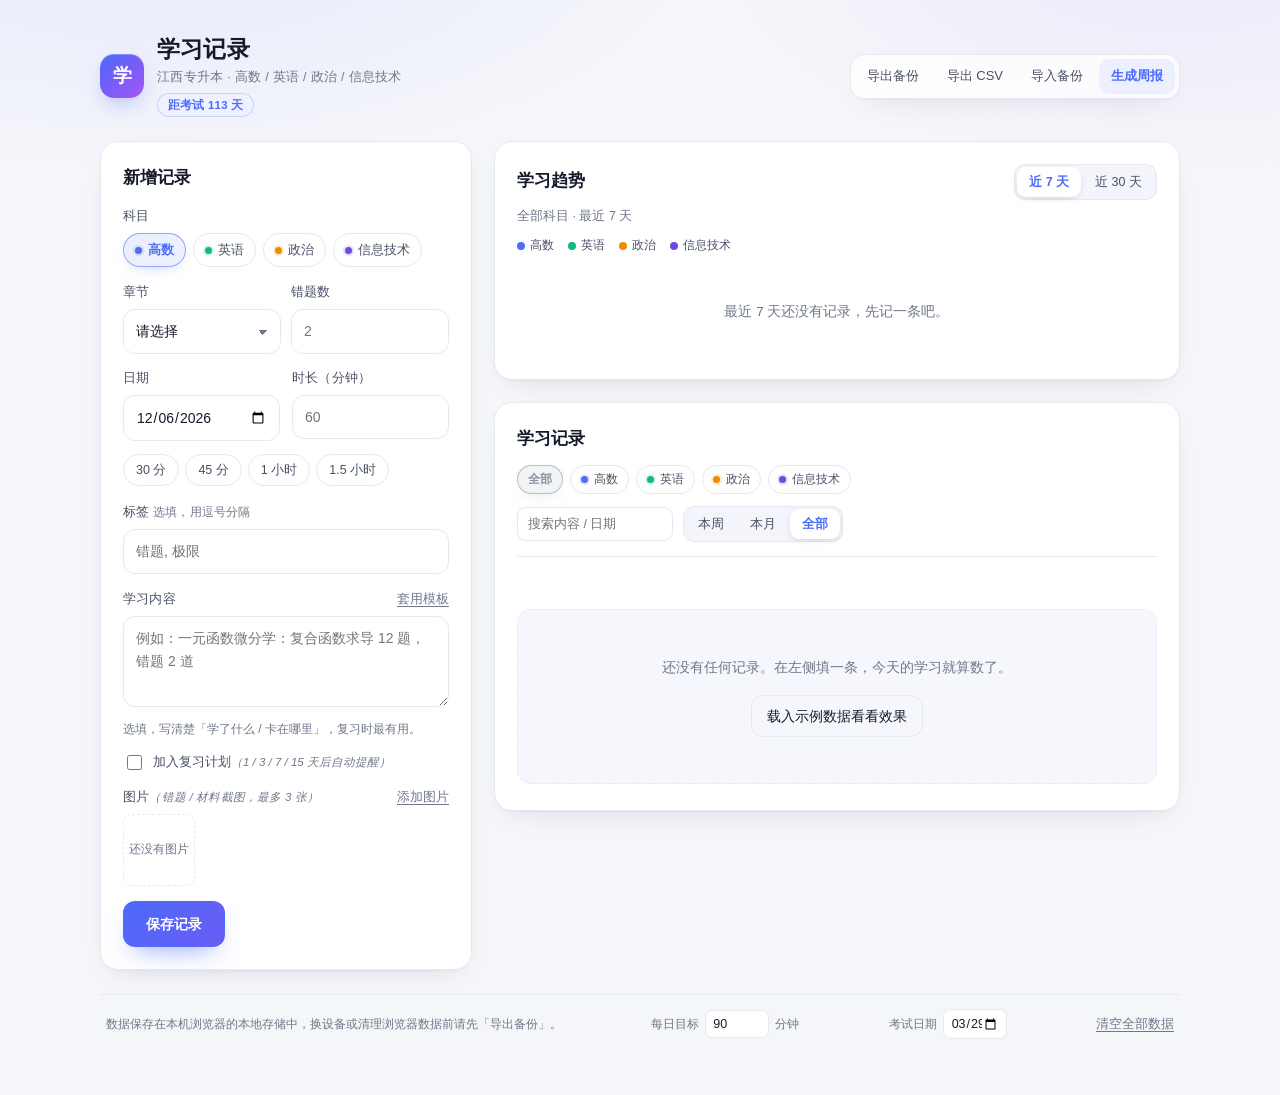
==== index.html @ 235937e1 "Add files via upload" ====
<!DOCTYPE html>
<html lang="zh-CN">
<head>
  <meta charset="UTF-8">
  <meta name="viewport" content="width=device-width, initial-scale=1, viewport-fit=cover">
  <title>学习记录 · 江西专升本（高数 / 英语 / 政治 / 信息技术）</title>
  <meta name="description" content="江西专升本个人学习记录：按科目与知识点记录每日学习内容与时长">

  <!-- PWA：加到主屏幕后全屏运行、有独立图标（manifest 由 app.js 在 http/https 下动态挂载，
       避免 file:// 打开时浏览器因 CORS 拒绝加载而在控制台报错） -->
  <meta name="theme-color" content="#4b6bfb">
  <meta name="mobile-web-app-capable" content="yes">
  <meta name="apple-mobile-web-app-capable" content="yes">
  <meta name="apple-mobile-web-app-status-bar-style" content="default">
  <meta name="apple-mobile-web-app-title" content="学习记录">
  <link rel="apple-touch-icon" href="icons/apple-touch-icon.png">
  <link rel="icon" href="icons/favicon.png" type="image/png">

  <link rel="stylesheet" href="styles.css">
</head>
<body>
  <div class="app">
    <header class="app-header">
      <div class="brand">
        <span class="brand-mark" aria-hidden="true">学</span>
        <div class="brand-text">
          <h1>学习记录</h1>
          <p class="brand-sub">江西专升本 · 高数 / 英语 / 政治 / 信息技术</p>
          <p class="exam-pill" id="exam-pill" hidden></p>
        </div>
      </div>
      <div class="header-actions">
        <button type="button" class="btn ghost" id="export-btn">导出备份</button>
        <button type="button" class="btn ghost" id="csv-btn">导出 CSV</button>
        <button type="button" class="btn ghost" id="import-btn">导入备份</button>
        <button type="button" class="btn ghost accent-btn" id="report-btn">生成周报</button>
        <input type="file" id="import-input" accept=".json,application/json" hidden>
      </div>
    </header>

    <div class="banner" id="storage-warning" hidden>
      当前浏览器禁用了本地存储（可能处于无痕模式），本次记录不会被保存。建议换用普通窗口，或改用本地服务器方式打开。
    </div>

    <div class="banner" id="load-warning" hidden></div>

    <main class="layout">
      <!-- 录入 -->
      <section class="card form-card" aria-labelledby="form-title">
        <div class="card-head">
          <h2 id="form-title">新增记录</h2>
          <button type="button" class="collapse-btn" id="form-toggle" aria-expanded="true" aria-controls="record-form">收起</button>
        </div>

        <form id="record-form" novalidate>
          <div class="field">
            <span class="label" id="subject-label">科目</span>
            <div class="chips" id="subject-chips" role="group" aria-labelledby="subject-label"></div>
            <p class="err" id="err-subject" aria-live="polite" hidden></p>
          </div>

          <!-- 按科目切换的差异化字段（章节 / 错题数 / 词汇量…），由 app.js 动态渲染 -->
          <div class="extra-fields" id="extra-fields"></div>

          <div class="field-row">
            <div class="field">
              <label class="label" for="date-input">日期</label>
              <input type="date" id="date-input" aria-describedby="err-date" required>
              <p class="err" id="err-date" aria-live="polite" hidden></p>
            </div>
            <div class="field">
              <label class="label" for="minutes-input">时长（分钟）</label>
              <input type="number" id="minutes-input" min="1" max="1440" step="5" inputmode="numeric" placeholder="60" aria-describedby="err-minutes" required>
              <p class="err" id="err-minutes" aria-live="polite" hidden></p>
            </div>
          </div>

          <div class="quick-minutes" id="quick-minutes" role="group" aria-label="常用时长">
            <button type="button" class="quick-btn" data-minutes="30">30 分</button>
            <button type="button" class="quick-btn" data-minutes="45">45 分</button>
            <button type="button" class="quick-btn" data-minutes="60">1 小时</button>
            <button type="button" class="quick-btn" data-minutes="90">1.5 小时</button>
          </div>

          <div class="field">
            <label class="label" for="tags-input">标签 <span class="label-note">选填，用逗号分隔</span></label>
            <input type="text" id="tags-input" maxlength="80" placeholder="错题, 极限" aria-describedby="err-tags">
            <p class="err" id="err-tags" aria-live="polite" hidden></p>
          </div>

          <div class="field">
            <div class="label-row">
              <label class="label" for="content-input">学习内容</label>
              <button type="button" class="link" id="template-btn">套用模板</button>
            </div>
            <textarea id="content-input" rows="3" maxlength="2000" aria-describedby="content-hint err-content" placeholder="例如：一元函数微分学：复合函数求导 12 题，错题 2 道"></textarea>
            <p class="hint" id="content-hint">选填，写清楚「学了什么 / 卡在哪里」，复习时最有用。</p>
            <p class="err" id="err-content" aria-live="polite" hidden></p>
          </div>

          <label class="checkbox" for="review-input">
            <input type="checkbox" id="review-input">
            <span>加入复习计划<em class="label-note">（1 / 3 / 7 / 15 天后自动提醒）</em></span>
          </label>

          <div class="field">
            <div class="label-row">
              <span class="label" id="image-label">图片<em class="label-note">（错题 / 材料截图，最多 3 张）</em></span>
              <button type="button" class="link" id="image-btn">添加图片</button>
            </div>
            <div class="image-strip" id="image-strip" aria-labelledby="image-label"></div>
            <input type="file" id="image-input" accept="image/*" multiple hidden>
          </div>

          <p class="err form-err" id="err-form" aria-live="polite" hidden></p>

          <div class="form-actions">
            <button type="submit" class="btn primary" id="submit-btn">保存记录</button>
            <button type="button" class="btn ghost" id="cancel-btn" hidden>取消编辑</button>
          </div>
        </form>
      </section>

      <div class="stack">
        <!-- 今日复习 -->
        <section class="card review-card" id="review-card" aria-labelledby="review-title" hidden>
          <div class="list-head">
            <h2 id="review-title">今日复习</h2>
            <p class="list-count" id="review-count"></p>
          </div>
          <div class="review-list" id="review-list"></div>
        </section>

        <!-- 趋势图 -->
        <section class="card chart-card" aria-labelledby="chart-title">
          <div class="list-head">
            <h2 id="chart-title">学习趋势</h2>
            <div class="segmented" id="chart-range" role="group" aria-label="趋势时间范围">
              <button type="button" data-days="7" aria-pressed="true">近 7 天</button>
              <button type="button" data-days="30" aria-pressed="false">近 30 天</button>
            </div>
          </div>
          <p class="chart-meta" id="chart-meta"></p>
          <p class="chart-compare" id="chart-compare" hidden></p>
          <div class="legend" id="chart-legend"></div>
          <div class="chart" id="trend-chart"></div>
        </section>

        <!-- 知识点分布 -->
        <section class="card knowledge-card" id="knowledge-card" aria-labelledby="knowledge-title" hidden>
          <div class="list-head">
            <h2 id="knowledge-title">知识点分布</h2>
            <p class="list-count" id="knowledge-meta"></p>
          </div>
          <div class="knowledge-list" id="knowledge-list"></div>
        </section>

        <!-- 查看 -->
        <section class="card list-card" aria-labelledby="list-title">
          <div class="list-head">
            <h2 id="list-title">学习记录</h2>
            <p class="list-count" id="list-count"></p>
          </div>

          <div class="filters">
            <div class="chips chips-sm" id="filter-subjects" role="group" aria-label="按科目筛选"></div>
            <div class="filters-tools">
              <input type="search" id="search-input" class="search-input" placeholder="搜索内容 / 日期" aria-label="搜索学习记录">
              <div class="segmented" id="filter-range" role="group" aria-label="按时间筛选">
                <button type="button" data-range="week">本周</button>
                <button type="button" data-range="month">本月</button>
                <button type="button" data-range="all">全部</button>
              </div>
            </div>
          </div>

          <div class="summary" id="summary"></div>

          <div class="totals" id="totals" hidden></div>

          <div class="tag-stats" id="tag-stats" hidden></div>

          <div class="records" id="records"></div>
        </section>
      </div>
    </main>

    <footer class="app-footer">
      <span>数据保存在本机浏览器的本地存储中，换设备或清理浏览器数据前请先「导出备份」。</span>
      <label class="goal-setting" for="goal-input">
        每日目标
        <input type="number" id="goal-input" min="10" max="1440" step="10" inputmode="numeric" aria-label="每日目标分钟数">
        分钟
      </label>
      <label class="goal-setting" for="exam-input">
        考试日期
        <input type="date" id="exam-input" aria-label="考试日期">
      </label>
      <button type="button" class="link danger" id="clear-btn">清空全部数据</button>
    </footer>
  </div>

  <dialog class="report-dialog" id="report-dialog" aria-labelledby="report-title">
    <div class="dialog-head">
      <h2 id="report-title">最近 7 天复盘</h2>
      <button type="button" class="icon-btn" id="report-close">关闭</button>
    </div>
    <pre class="report-text" id="report-text"></pre>
    <div class="dialog-actions">
      <button type="button" class="btn primary" id="report-copy">复制文字</button>
      <span class="hint" id="report-hint">可直接粘贴到日记 / 复盘文档里</span>
    </div>
  </dialog>

  <dialog class="image-dialog" id="image-dialog" aria-label="查看图片">
    <div class="dialog-head">
      <h2>错题图片</h2>
      <button type="button" class="icon-btn" id="image-close">关闭</button>
    </div>
    <div class="image-viewer-wrap">
      <img id="image-viewer" alt="记录图片">
    </div>
  </dialog>

  <div class="toast" id="toast" role="status" aria-live="polite" hidden>
    <span class="toast-text" id="toast-text"></span>
    <button type="button" class="toast-action" id="toast-action" hidden>撤销</button>
  </div>

  <script src="files.js"></script>
  <script src="store.js"></script>
  <script src="app.js"></script>
</body>
</html>
---- styles.css ----
/* ============================================================
   学习记录 —— 样式表
   设计原则：单列信息流、弱装饰、科目靠颜色区分，移动端优先可用
   ============================================================ */

:root {
  color-scheme: light;
  --bg: #f5f6fa;
  --card: #ffffff;
  --surface: #f3f5fb;
  --text: #151a2b;
  --text-2: #4a5167;
  --muted: #6f7789;
  --line: #e7e9f1;
  --line-strong: #d6dae6;
  --accent: #4b6bfb;
  --accent-2: #8b5cf6;
  --accent-soft: #eef1ff;
  --on-accent: #ffffff;
  --danger: #d6336c;
  --warn: #e8590c;
  --success: #2f9e44;
  --radius: 18px;
  --radius-sm: 12px;
  --shadow: 0 1px 2px rgba(19, 25, 48, .04), 0 10px 30px -16px rgba(19, 25, 48, .18);
  --shadow-lg: 0 2px 4px rgba(19, 25, 48, .04), 0 24px 60px -28px rgba(19, 25, 48, .28);
  --ring: 0 0 0 3px rgba(75, 107, 251, .16);
}

@media (prefers-color-scheme: dark) {
  :root {
    color-scheme: dark; /* 让原生日期选择器图标跟随深色背景 */
    --bg: #0f1115;
    --card: #171a21;
    --surface: #1c212b;
    --text: #eceff6;
    --text-2: #b9c0cd;
    --muted: #808897;
    --line: #262b35;
    --line-strong: #333a47;
    --accent: #8aa2ff;
    --accent-2: #b794ff;
    --accent-soft: #1d2333;
    --on-accent: #0b0f18; /* 浅色主按钮配深色文字，保证对比度 */
    --danger: #f06595;
    --warn: #ffa94d;
    --success: #63d471;
    --shadow: 0 1px 2px rgba(0, 0, 0, .35), 0 10px 30px -16px rgba(0, 0, 0, .6);
    --shadow-lg: 0 2px 6px rgba(0, 0, 0, .4), 0 24px 60px -28px rgba(0, 0, 0, .8);
    --ring: 0 0 0 3px rgba(138, 162, 255, .22);
  }
}

* { box-sizing: border-box; }

html, body {
  margin: 0;
  padding: 0;
}

body {
  background-color: var(--bg);
  background-image:
    radial-gradient(900px 420px at 12% -10%, rgba(75, 107, 251, .10), transparent 62%),
    radial-gradient(760px 380px at 92% -6%, rgba(139, 92, 246, .09), transparent 60%);
  background-attachment: fixed;
  color: var(--text);
  font-family: -apple-system, BlinkMacSystemFont, "Segoe UI", "PingFang SC",
    "Hiragino Sans GB", "Microsoft YaHei", "Source Han Sans SC", sans-serif;
  font-size: 15px;
  line-height: 1.6;
  -webkit-font-smoothing: antialiased;
  text-rendering: optimizeLegibility;
}

@media (prefers-color-scheme: dark) {
  body {
    background-image:
      radial-gradient(900px 420px at 12% -10%, rgba(75, 107, 251, .16), transparent 62%),
      radial-gradient(760px 380px at 92% -6%, rgba(139, 92, 246, .13), transparent 60%);
  }
}

h1, h2, h3, p { margin: 0; }

.app {
  max-width: 1120px;
  margin: 0 auto;
  padding: 36px 20px 56px;
}

/* ---------- 顶部 ---------- */

.app-header {
  display: flex;
  align-items: center;
  justify-content: space-between;
  gap: 20px;
  flex-wrap: wrap;
  margin-bottom: 24px;
}

.brand {
  display: flex;
  align-items: center;
  gap: 13px;
  min-width: 0;
}

.brand-mark {
  width: 44px;
  height: 44px;
  flex: 0 0 auto;
  border-radius: 14px;
  display: flex;
  align-items: center;
  justify-content: center;
  color: #fff;
  font-size: 19px;
  font-weight: 700;
  letter-spacing: 0;
  background: linear-gradient(140deg, #4b6bfb 0%, #7b5cf6 55%, #a855f7 100%);
  box-shadow: 0 10px 24px -10px rgba(75, 107, 251, .65), inset 0 1px 0 rgba(255, 255, 255, .25);
}

.brand-text { min-width: 0; }

.brand h1 {
  font-size: 23px;
  font-weight: 750;
  letter-spacing: .2px;
  line-height: 1.2;
}

.brand-sub {
  margin-top: 3px;
  color: var(--muted);
  font-size: 12.5px;
  letter-spacing: .3px;
}

.exam-pill {
  display: inline-flex;
  align-items: center;
  margin-top: 6px;
  font-size: 11.5px;
  font-weight: 650;
  color: var(--accent);
  background: var(--accent-soft);
  border: 1px solid color-mix(in srgb, var(--accent) 22%, transparent);
  border-radius: 999px;
  padding: 2px 10px;
  letter-spacing: .2px;
}

.exam-pill.urgent {
  color: var(--warn);
  background: color-mix(in srgb, var(--warn) 12%, transparent);
  border-color: color-mix(in srgb, var(--warn) 30%, transparent);
}

.exam-pill.past {
  color: var(--muted);
  background: var(--surface);
  border-color: var(--line);
}

.header-actions {
  display: flex;
  gap: 4px;
  padding: 4px;
  background: color-mix(in srgb, var(--card) 78%, transparent);
  border: 1px solid var(--line);
  border-radius: 14px;
  box-shadow: var(--shadow);
  backdrop-filter: blur(8px);
}

.header-actions .btn {
  border: 0;
  background: transparent;
  box-shadow: none;
  font-size: 13px;
  padding: 7px 12px;
  border-radius: 10px;
  color: var(--text-2);
}

.header-actions .btn:hover {
  background: var(--accent-soft);
  color: var(--accent);
}

.header-actions .btn.accent-btn {
  color: var(--accent);
  font-weight: 600;
  background: color-mix(in srgb, var(--accent) 9%, transparent);
}

/* ---------- 按钮 ---------- */

.btn {
  appearance: none;
  border: 1px solid var(--line);
  background: var(--card);
  color: var(--text);
  font: inherit;
  font-size: 14px;
  padding: 9px 15px;
  border-radius: var(--radius-sm);
  cursor: pointer;
  transition: background .18s, border-color .18s, transform .12s, box-shadow .18s, color .18s;
  white-space: nowrap;
}

.btn:hover { border-color: var(--line-strong); box-shadow: 0 6px 16px -10px rgba(19, 25, 48, .3); }
.btn:active { transform: translateY(1px); }

.btn:focus-visible,
.chip:focus-visible,
.quick-btn:focus-visible,
.icon-btn:focus-visible,
.link:focus-visible {
  outline: none;
  box-shadow: var(--ring);
}

.btn.primary {
  background: linear-gradient(135deg, var(--accent) 0%, #6a5cf5 100%);
  border-color: transparent;
  color: var(--on-accent);
  font-weight: 650;
  padding: 11px 22px;
  box-shadow: 0 12px 26px -12px rgba(75, 107, 251, .7);
}

.btn.primary:hover { filter: brightness(1.05); box-shadow: 0 16px 30px -12px rgba(75, 107, 251, .8); }

.btn.primary:hover { filter: brightness(1.06); }

.btn.ghost { background: transparent; }
.btn.ghost:hover { background: var(--accent-soft); }

.link {
  appearance: none;
  border: 0;
  background: none;
  padding: 0;
  font: inherit;
  font-size: 13px;
  color: var(--muted);
  cursor: pointer;
  text-decoration: underline;
  text-underline-offset: 3px;
}

.link.danger:hover { color: var(--danger); }

/* ---------- 提示条 ---------- */

.banner {
  border: 1px solid #f5c2c7;
  background: #fff5f5;
  color: #a61e4d;
  border-radius: 10px;
  padding: 10px 14px;
  font-size: 13px;
  margin-bottom: 16px;
}

@media (prefers-color-scheme: dark) {
  .banner { background: #2a1a20; border-color: #5c2b3c; color: #ffa8c5; }
}

/* ---------- 布局 ---------- */

.layout {
  display: grid;
  grid-template-columns: minmax(0, 372px) minmax(0, 1fr);
  gap: 22px;
  align-items: start;
}

.card {
  background-color: var(--card);
  background-image: linear-gradient(180deg, color-mix(in srgb, var(--card) 92%, #fff 8%), var(--card));
  border: 1px solid var(--line);
  border-radius: var(--radius);
  box-shadow: var(--shadow);
  padding: 22px;
  position: relative;
  transition: box-shadow .25s ease, border-color .25s ease;
}

.card:hover { box-shadow: var(--shadow-lg); }

@media (prefers-color-scheme: dark) {
  .card {
    background-image: linear-gradient(180deg, rgba(255, 255, 255, .02), transparent 60%);
  }
}

.form-card {
  position: sticky;
  top: 20px;
}

/* 右列：趋势图 + 记录列表纵向堆叠 */
.stack {
  display: flex;
  flex-direction: column;
  gap: 22px;
  min-width: 0;
}

/* ---------- 趋势图 ---------- */

.chart-meta {
  font-size: 12.5px;
  color: var(--muted);
  margin-top: 6px;
}

.legend {
  display: flex;
  flex-wrap: wrap;
  gap: 14px;
  margin-top: 10px;
  font-size: 12px;
  color: var(--text-2);
}

.legend-item {
  display: inline-flex;
  align-items: center;
  gap: 5px;
}

.legend-item .dot {
  width: 8px;
  height: 8px;
  border-radius: 50%;
  background: var(--c);
}

.chart {
  margin-top: 6px;
}

.trend-svg {
  display: block;
  width: 100%;
  height: auto;
  overflow: visible;
}

.trend-svg text {
  font-family: inherit;
}

.axis-text { font-size: 11px; fill: var(--muted); }
.grid-line { stroke: var(--line); stroke-width: 1; stroke-dasharray: 3 4; }
.axis-base { stroke: var(--line); stroke-width: 1; }
.bar-seg { transition: opacity .15s; }
.bar-hit:hover { fill: color-mix(in srgb, var(--text) 6%, transparent); }

.chart-empty {
  padding: 40px 0 34px;
  text-align: center;
  color: var(--muted);
  font-size: 13.5px;
}

.chart-compare {
  font-size: 12.5px;
  color: var(--muted);
  margin-top: 2px;
}

.chart-compare .up { color: #2f9e44; font-weight: 600; }
.chart-compare .down { color: #e8590c; font-weight: 600; }

.form-card h2,
.list-head h2 {
  font-size: 16.5px;
  font-weight: 750;
  letter-spacing: .1px;
}

/* 移动端：表单可折叠，方便先看记录 */
.card-head {
  display: flex;
  align-items: center;
  justify-content: space-between;
  gap: 12px;
}

.collapse-btn {
  display: none;
  appearance: none;
  border: 1px solid var(--line);
  background: var(--card);
  color: var(--text-2);
  font: inherit;
  font-size: 12.5px;
  line-height: 1.4;
  padding: 4px 12px;
  border-radius: 999px;
  cursor: pointer;
  transition: border-color .18s, color .18s, background .18s;
}

.collapse-btn:hover { border-color: var(--accent); color: var(--accent); background: var(--accent-soft); }

.form-card.collapsed #record-form { display: none; }
.form-card.collapsed .card-head { margin-bottom: 0; }

/* ---------- 表单 ---------- */

form { margin-top: 16px; }

.field { margin-bottom: 15px; min-width: 0; }

.field-row {
  display: grid;
  grid-template-columns: 1fr 1fr;
  gap: 12px;
}

.label {
  display: block;
  font-size: 12.5px;
  font-weight: 550;
  color: var(--text-2);
  margin-bottom: 7px;
  letter-spacing: .2px;
}

input[type="date"],
input[type="number"],
input[type="text"],
select,
textarea {
  width: 100%;
  font: inherit;
  font-size: 14px;
  color: var(--text);
  background: var(--card);
  border: 1px solid var(--line);
  border-radius: var(--radius-sm);
  padding: 10px 12px;
  outline: none;
  transition: border-color .18s, box-shadow .18s, background .18s;
}

select {
  cursor: pointer;
  background-image: linear-gradient(45deg, transparent 50%, var(--muted) 50%),
    linear-gradient(135deg, var(--muted) 50%, transparent 50%);
  background-position: calc(100% - 17px) 52%, calc(100% - 12px) 52%;
  background-size: 5px 5px, 5px 5px;
  background-repeat: no-repeat;
  appearance: none;
  padding-right: 32px;
}

textarea { resize: vertical; min-height: 82px; line-height: 1.65; }

input:hover, select:hover, textarea:hover { border-color: var(--line-strong); }

input:focus, select:focus, textarea:focus {
  border-color: var(--accent);
  background: var(--card);
  box-shadow: var(--ring);
}

input.invalid, select.invalid, textarea.invalid { border-color: var(--danger); box-shadow: 0 0 0 3px rgba(214, 51, 108, .14); }

/* ---------- 差异化字段 / 标签 / 复习勾选 ---------- */

.extra-fields:empty { display: none; }

.extra-fields {
  display: grid;
  grid-template-columns: 1fr 1fr;
  gap: 10px;
  margin-bottom: 14px;
}

.extra-fields .field { margin-bottom: 0; }

.label-row {
  display: flex;
  align-items: baseline;
  justify-content: space-between;
  gap: 10px;
}

.label-note {
  font-size: 11.5px;
  color: var(--muted);
  font-weight: 400;
}

.checkbox {
  display: flex;
  align-items: flex-start;
  gap: 8px;
  font-size: 13px;
  color: var(--text-2);
  margin: -2px 0 14px;
  cursor: pointer;
  line-height: 1.5;
}

.checkbox input {
  margin-top: 3px;
  width: 15px;
  height: 15px;
  accent-color: var(--accent);
  flex: 0 0 auto;
}

/* ---------- 图片附件 ---------- */

.image-strip {
  display: flex;
  flex-wrap: wrap;
  gap: 8px;
}

.image-strip:empty { display: none; }

.thumb {
  position: relative;
  width: 72px;
  height: 72px;
  border-radius: 9px;
  overflow: hidden;
  border: 1px solid var(--line);
  background: var(--bg);
}

.thumb img {
  width: 100%;
  height: 100%;
  object-fit: cover;
  display: block;
}

.thumb-del {
  position: absolute;
  top: 2px;
  right: 2px;
  width: 20px;
  height: 20px;
  border: 0;
  border-radius: 50%;
  background: rgba(15, 17, 21, .65);
  color: #fff;
  font-size: 13px;
  line-height: 20px;
  text-align: center;
  cursor: pointer;
  padding: 0;
}

.thumb-del:hover { background: var(--danger); }

.image-strip .thumb-empty {
  width: 72px;
  height: 72px;
  border: 1px dashed var(--line);
  border-radius: 9px;
  color: var(--muted);
  font-size: 12px;
  display: flex;
  align-items: center;
  justify-content: center;
  text-align: center;
  padding: 4px;
  line-height: 1.3;
}

.record-images {
  display: flex;
  flex-wrap: wrap;
  gap: 6px;
  margin-top: 8px;
}

.record-images img {
  width: 64px;
  height: 64px;
  object-fit: cover;
  border-radius: 7px;
  border: 1px solid var(--line);
  cursor: zoom-in;
  background: var(--bg);
}

.record-images img:hover { border-color: var(--accent); }

/* ---------- 图片查看弹窗 ---------- */

.image-dialog {
  width: min(920px, calc(100vw - 32px));
  border: 1px solid var(--line);
  border-radius: var(--radius);
  background: var(--card);
  color: var(--text);
  padding: 16px;
  box-shadow: 0 24px 60px -20px rgba(0, 0, 0, .5);
}

.image-dialog::backdrop { background: rgba(15, 17, 21, .6); }

.image-viewer-wrap { text-align: center; }

.image-viewer-wrap img {
  max-width: 100%;
  max-height: 74vh;
  border-radius: 8px;
  display: block;
  margin: 0 auto;
}

.hint {
  font-size: 12px;
  color: var(--muted);
  margin-top: 6px;
}

.err {
  font-size: 12px;
  color: var(--danger);
  margin-top: 6px;
}

.form-err {
  background: rgba(214, 51, 108, .08);
  border-radius: 8px;
  padding: 8px 10px;
}

/* ---------- 科目胶囊 ---------- */

.chips {
  display: flex;
  flex-wrap: wrap;
  gap: 7px;
}

.chip {
  appearance: none;
  font: inherit;
  font-size: 12.5px;
  color: var(--text-2);
  background: var(--card);
  border: 1px solid var(--line);
  border-radius: 999px;
  padding: 6px 11px;
  cursor: pointer;
  display: inline-flex;
  align-items: center;
  gap: 6px;
  transition: border-color .18s, color .18s, background .18s, box-shadow .18s, transform .12s;
}

.chip .dot {
  width: 7px;
  height: 7px;
  border-radius: 50%;
  background: var(--c);
  flex: 0 0 auto;
  box-shadow: 0 0 0 2px color-mix(in srgb, var(--c) 16%, transparent);
}

.chip:hover { border-color: var(--c); color: var(--text); transform: translateY(-1px); }

.chip[aria-pressed="true"] {
  border-color: color-mix(in srgb, var(--c) 55%, transparent);
  color: var(--c);
  background: color-mix(in srgb, var(--c) 11%, var(--card));
  font-weight: 650;
  box-shadow: 0 6px 16px -10px color-mix(in srgb, var(--c) 55%, transparent);
}

.chips-sm .chip { padding: 4px 10px; font-size: 12px; }

/* ---------- 常用时长快捷按钮 ---------- */

.quick-minutes {
  display: flex;
  flex-wrap: wrap;
  gap: 6px;
  margin: -2px 0 16px;
}

.quick-btn {
  appearance: none;
  font: inherit;
  font-size: 12.5px;
  color: var(--text-2);
  background: var(--card);
  border: 1px solid var(--line);
  border-radius: 999px;
  padding: 5px 12px;
  cursor: pointer;
  transition: border-color .18s, color .18s, background .18s, transform .12s;
}

.quick-btn:hover {
  border-color: var(--accent);
  color: var(--accent);
  background: var(--accent-soft);
  transform: translateY(-1px);
}

.quick-btn:active { transform: translateY(0); }

/* ---------- 搜索 ---------- */

.filters-tools {
  display: flex;
  align-items: center;
  gap: 10px;
  flex-wrap: wrap;
}

.search-input {
  width: 156px;
  font: inherit;
  font-size: 12.5px;
  color: var(--text);
  background: var(--card);
  border: 1px solid var(--line);
  border-radius: 9px;
  padding: 6px 10px;
  outline: none;
  transition: border-color .15s, box-shadow .15s;
}

.search-input:focus {
  border-color: var(--accent);
  box-shadow: 0 0 0 3px var(--accent-soft);
}

/* ---------- 分段控件 ---------- */

.segmented {
  display: inline-flex;
  align-items: center;
  gap: 2px;
  background: var(--surface);
  border: 1px solid var(--line);
  border-radius: 11px;
  padding: 2px;
  flex: 0 0 auto;
}

.segmented button {
  appearance: none;
  border: 0;
  background: transparent;
  font: inherit;
  font-size: 12.5px;
  color: var(--text-2);
  padding: 5px 12px;
  border-radius: 9px;
  cursor: pointer;
  transition: background .18s, color .18s, box-shadow .18s;
}

.segmented button:hover { color: var(--text); }

.segmented button[aria-pressed="true"] {
  background: var(--card);
  color: var(--accent);
  font-weight: 650;
  box-shadow: 0 2px 8px -4px rgba(19, 25, 48, .35);
}

/* ---------- 列表区 ---------- */

.list-head {
  display: flex;
  align-items: baseline;
  justify-content: space-between;
  gap: 12px;
}

.list-count {
  font-size: 12.5px;
  color: var(--muted);
}

.filters {
  display: flex;
  justify-content: space-between;
  align-items: center;
  gap: 12px;
  flex-wrap: wrap;
  margin: 14px 0 4px;
  padding-bottom: 14px;
  border-bottom: 1px solid var(--line);
}

/* ---------- 汇总 ---------- */

.summary {
  display: flex;
  flex-wrap: wrap;
  gap: 10px;
  padding: 16px 0;
  border-bottom: 1px solid var(--line);
}

.summary:empty { display: none; }

.stat {
  flex: 1 1 96px;
  background: var(--surface);
  border: 1px solid var(--line);
  border-radius: 13px;
  padding: 10px 13px;
  transition: border-color .2s, background .2s;
}

.stat:hover { border-color: var(--line-strong); }

.stat-value {
  display: block;
  font-size: 15.5px;
  font-weight: 700;
  letter-spacing: -.1px;
  font-variant-numeric: tabular-nums;
  white-space: nowrap;
}

.stat:first-child .stat-value { color: var(--accent); }

.stat-label {
  display: block;
  font-size: 11.5px;
  color: var(--muted);
  margin-top: 1px;
}

/* 每日目标进度环 */
.goal-stat {
  display: flex;
  align-items: center;
  gap: 11px;
  flex: 0 0 auto;
  background: linear-gradient(135deg, color-mix(in srgb, var(--accent) 8%, var(--card)), var(--card));
  border-color: color-mix(in srgb, var(--accent) 20%, var(--line));
}

.goal-ring {
  width: 48px;
  height: 48px;
  flex: 0 0 auto;
  filter: drop-shadow(0 4px 10px rgba(75, 107, 251, .18));
}

.goal-ring circle { fill: none; stroke-width: 5; }
.goal-ring .ring-bg { stroke: color-mix(in srgb, var(--accent) 14%, var(--line)); }
.goal-ring .ring-fg {
  stroke: var(--accent);
  stroke-linecap: round;
  transform: rotate(-90deg);
  transform-origin: 50% 50%;
  transition: stroke-dashoffset .45s cubic-bezier(.4, 0, .2, 1);
}

.goal-ring.done .ring-fg { stroke: var(--success); }

.goal-text { font-size: 11.5px; color: var(--muted); line-height: 1.45; }
.goal-text b {
  display: block;
  font-size: 14.5px;
  color: var(--text);
  font-variant-numeric: tabular-nums;
  letter-spacing: -.1px;
}

/* ---------- 累计指标 ---------- */

.totals {
  display: flex;
  flex-wrap: wrap;
  align-items: center;
  gap: 8px;
  padding: 12px 0 2px;
}

.totals-label {
  font-size: 12px;
  color: var(--muted);
}

.total-chip {
  display: inline-flex;
  align-items: baseline;
  gap: 5px;
  font-size: 12px;
  color: var(--text-2);
  background: var(--surface);
  border: 1px solid var(--line);
  border-radius: 999px;
  padding: 3px 10px;
}

.total-chip b {
  color: var(--accent);
  font-size: 13px;
  font-variant-numeric: tabular-nums;
}

.total-chip-label { color: var(--muted); }

/* ---------- 知识点分布 ---------- */

.knowledge-list {
  margin-top: 14px;
  display: flex;
  flex-direction: column;
  gap: 14px;
}

.knowledge-group-head {
  display: flex;
  align-items: center;
  gap: 8px;
  margin-bottom: 6px;
}

.knowledge-field {
  font-size: 11.5px;
  color: var(--muted);
}

.knowledge-row {
  display: grid;
  grid-template-columns: minmax(90px, 1.1fr) minmax(60px, 1.6fr) auto auto;
  gap: 10px;
  align-items: center;
  width: 100%;
  text-align: left;
  font: inherit;
  border: 0;
  background: transparent;
  padding: 5px 6px;
  border-radius: 9px;
  cursor: pointer;
  transition: background .15s;
}

.knowledge-row:hover { background: var(--surface); }

.knowledge-name {
  font-size: 12.5px;
  color: var(--text-2);
  overflow: hidden;
  text-overflow: ellipsis;
  white-space: nowrap;
}

.knowledge-bar {
  height: 7px;
  border-radius: 999px;
  background: var(--line);
  overflow: hidden;
}

.knowledge-bar-fill {
  display: block;
  height: 100%;
  border-radius: 999px;
  background: var(--c);
}

.knowledge-value {
  font-size: 12px;
  color: var(--text-2);
  white-space: nowrap;
  font-variant-numeric: tabular-nums;
}

.knowledge-extra {
  font-size: 11.5px;
  color: var(--muted);
  white-space: nowrap;
}

/* ---------- 标签统计 ---------- */

.tag-stats {
  display: flex;
  flex-wrap: wrap;
  align-items: center;
  gap: 8px;
  padding: 12px 0 4px;
}

.tag-stats-label {
  font-size: 12px;
  color: var(--muted);
}

.tag-chip {
  appearance: none;
  font: inherit;
  font-size: 12px;
  color: var(--text-2);
  background: var(--bg);
  border: 1px solid var(--line);
  border-radius: 999px;
  padding: 4px 10px;
  cursor: pointer;
  display: inline-flex;
  align-items: center;
  gap: 6px;
}

.tag-chip:hover { border-color: var(--accent); color: var(--accent); }

.tag-chip[aria-pressed="true"] {
  border-color: var(--accent);
  color: var(--accent);
  background: var(--accent-soft);
  font-weight: 600;
}

.tag-chip .tag-minutes { color: var(--muted); font-variant-numeric: tabular-nums; }

/* ---------- 今日复习 ---------- */

.review-list { margin-top: 12px; display: flex; flex-direction: column; gap: 8px; }

.review-item {
  display: flex;
  align-items: flex-start;
  justify-content: space-between;
  gap: 12px;
  padding: 12px 14px;
  border: 1px solid var(--line);
  border-radius: 12px;
  background: var(--surface);
}

.review-main { min-width: 0; }

.review-head {
  display: flex;
  align-items: center;
  gap: 8px;
  flex-wrap: wrap;
  font-size: 12.5px;
  color: var(--muted);
}

.review-text {
  margin-top: 3px;
  font-size: 13.5px;
  color: var(--text-2);
  overflow-wrap: anywhere;
}

.review-due { font-size: 12px; color: var(--danger); }
.review-empty { font-size: 13px; color: var(--muted); }

/* ---------- 周报弹窗 ---------- */

.report-dialog {
  width: min(560px, calc(100vw - 32px));
  border: 1px solid var(--line);
  border-radius: var(--radius);
  background: var(--card);
  color: var(--text);
  padding: 20px;
  box-shadow: 0 24px 60px -20px rgba(0, 0, 0, .45);
}

.report-dialog::backdrop { background: rgba(15, 17, 21, .45); }

.dialog-head {
  display: flex;
  align-items: baseline;
  justify-content: space-between;
  gap: 12px;
  margin-bottom: 12px;
}

.dialog-head h2 { font-size: 16px; font-weight: 650; }

.report-text {
  margin: 0;
  padding: 14px;
  background: var(--bg);
  border-radius: 10px;
  border: 1px solid var(--line);
  font-family: inherit;
  font-size: 13.5px;
  line-height: 1.8;
  white-space: pre-wrap;
  overflow-wrap: anywhere;
  max-height: 46vh;
  overflow: auto;
}

.dialog-actions {
  display: flex;
  align-items: center;
  gap: 12px;
  margin-top: 14px;
  flex-wrap: wrap;
}

/* ---------- 每日目标设置 ---------- */

.goal-setting {
  display: inline-flex;
  align-items: center;
  gap: 6px;
  font-size: 12px;
  color: var(--muted);
}

.goal-setting input {
  width: 64px;
  font: inherit;
  font-size: 12.5px;
  color: var(--text);
  background: var(--card);
  border: 1px solid var(--line);
  border-radius: 7px;
  padding: 3px 7px;
  outline: none;
}

.goal-setting input:focus { border-color: var(--accent); }

.bars {
  flex: 1 1 100%;
  display: flex;
  flex-direction: column;
  gap: 6px;
  margin-top: 4px;
}

.bar-row {
  display: grid;
  grid-template-columns: 56px 1fr auto;
  align-items: center;
  gap: 10px;
  font-size: 12.5px;
  color: var(--text-2);
}

.bar-track {
  height: 6px;
  border-radius: 999px;
  background: var(--line);
  overflow: hidden;
}

.bar-fill {
  height: 100%;
  border-radius: 999px;
  background: var(--c);
  transition: width .3s ease;
}

.bar-value {
  font-variant-numeric: tabular-nums;
  color: var(--muted);
  white-space: nowrap;
}

/* ---------- 记录 ---------- */

.records { padding-top: 4px; }

.day + .day { margin-top: 20px; }

.day-head {
  display: flex;
  align-items: baseline;
  justify-content: space-between;
  gap: 10px;
  font-size: 12.5px;
  font-weight: 650;
  color: var(--text-2);
  padding: 10px 2px 6px;
  letter-spacing: .2px;
}

.day-head > span:first-child {
  display: inline-flex;
  align-items: center;
  gap: 7px;
}

.day-head > span:first-child::before {
  content: '';
  width: 6px;
  height: 6px;
  border-radius: 50%;
  background: var(--line-strong);
}

.day-total {
  font-weight: 400;
  font-size: 12px;
  color: var(--muted);
}

.record {
  position: relative;
  display: flex;
  justify-content: space-between;
  gap: 12px;
  padding: 12px 12px 12px 16px;
  border-radius: 13px;
  border: 1px solid transparent;
  transition: background .18s, border-color .18s, box-shadow .18s, transform .18s;
}

/* 左侧科目色条：一眼分辨科目，不需要读文字 */
.record::before {
  content: '';
  position: absolute;
  left: 6px;
  top: 13px;
  bottom: 13px;
  width: 3px;
  border-radius: 3px;
  background: var(--c);
  opacity: .85;
}

/* 正在编辑的那条要一眼能认出来，否则容易改错行 */
.record.editing {
  background: color-mix(in srgb, var(--accent) 8%, var(--card));
  border-color: color-mix(in srgb, var(--accent) 45%, transparent);
}

.record:hover {
  background: var(--bg);
  border-color: var(--line);
  box-shadow: 0 8px 20px -16px rgba(19, 25, 48, .4);
}

.record-main { min-width: 0; flex: 1; }

.record-head {
  display: flex;
  align-items: center;
  gap: 8px;
  flex-wrap: wrap;
}

.badge {
  font-size: 12px;
  font-weight: 650;
  color: var(--c);
  background: color-mix(in srgb, var(--c) 12%, transparent);
  border-radius: 999px;
  padding: 2px 9px;
  white-space: nowrap;
}

.dur {
  font-size: 13.5px;
  font-weight: 700;
  font-variant-numeric: tabular-nums;
  letter-spacing: -.1px;
}

.content {
  margin-top: 4px;
  font-size: 14px;
  color: var(--text-2);
  white-space: pre-wrap;
  overflow-wrap: anywhere;
}

.content.empty { color: var(--muted); font-style: italic; }

.record-meta {
  display: flex;
  flex-wrap: wrap;
  align-items: center;
  gap: 6px;
  margin-top: 6px;
}

.meta-chip {
  font-size: 11.5px;
  color: var(--text-2);
  background: var(--bg);
  border-radius: 6px;
  padding: 1px 7px;
}

.tag-mini {
  appearance: none;
  font: inherit;
  font-size: 11.5px;
  color: var(--accent);
  background: transparent;
  border: 1px solid color-mix(in srgb, var(--accent) 35%, transparent);
  border-radius: 999px;
  padding: 0 8px;
  cursor: pointer;
}

.tag-mini:hover { background: var(--accent-soft); }

.review-badge {
  font-size: 11.5px;
  color: var(--warn);
  border: 1px solid color-mix(in srgb, var(--warn) 35%, transparent);
  border-radius: 999px;
  padding: 0 8px;
}

.record-actions {
  display: flex;
  gap: 2px;
  align-items: flex-start;
  flex: 0 0 auto;
}

.icon-btn {
  appearance: none;
  border: 0;
  background: transparent;
  color: var(--muted);
  font: inherit;
  font-size: 12.5px;
  padding: 3px 7px;
  border-radius: 7px;
  cursor: pointer;
}

.icon-btn:hover { background: var(--accent-soft); color: var(--accent); }
.icon-btn.danger:hover { background: rgba(214, 51, 108, .1); color: var(--danger); }

/* ---------- 空状态 ---------- */

.empty-state {
  text-align: center;
  padding: 46px 18px;
  color: var(--muted);
  border: 1px dashed var(--line);
  border-radius: 14px;
  margin: 14px 0 4px;
  background: color-mix(in srgb, var(--surface) 75%, transparent);
}

.empty-state p { font-size: 14px; }
.empty-state .btn { margin-top: 16px; }

/* ---------- 底部 ---------- */

.app-footer {
  display: flex;
  justify-content: space-between;
  align-items: center;
  gap: 16px;
  flex-wrap: wrap;
  margin-top: 24px;
  padding: 14px 6px 0;
  border-top: 1px solid var(--line);
  font-size: 12px;
  color: var(--muted);
}

/* ---------- Toast ---------- */

.toast {
  position: fixed;
  left: 50%;
  bottom: 28px;
  transform: translateX(-50%) translateY(8px);
  display: flex;
  align-items: center;
  gap: 14px;
  background: #1b2333;
  color: #fff;
  font-size: 13.5px;
  padding: 10px 18px;
  border-radius: 10px;
  box-shadow: 0 10px 30px -10px rgba(0, 0, 0, .5);
  opacity: 0;
  transition: opacity .2s, transform .2s;
  pointer-events: none;
  z-index: 20;
  max-width: calc(100vw - 40px);
}

/* display:flex 会盖住 UA 的 [hidden]{display:none}，必须显式声明 */
.toast[hidden] { display: none; }

.toast.show { opacity: 1; transform: translateX(-50%) translateY(0); }

.toast.show.with-action { pointer-events: auto; }

.toast-action {
  appearance: none;
  border: 0;
  background: transparent;
  color: #9db6ff;
  font: inherit;
  font-size: 13px;
  font-weight: 600;
  padding: 2px 4px;
  border-radius: 6px;
  cursor: pointer;
  flex: 0 0 auto;
}

.toast-action:hover { text-decoration: underline; }
.toast-action[hidden] { display: none; }

/* ---------- 细节与动效 ---------- */

::selection {
  background: color-mix(in srgb, var(--accent) 24%, transparent);
}

@keyframes riseIn {
  from { opacity: 0; transform: translateY(8px); }
  to { opacity: 1; transform: translateY(0); }
}

.card { animation: riseIn .4s cubic-bezier(.22, .61, .36, 1) both; }

.stack > .card:nth-child(2) { animation-delay: .06s; }
.stack > .card:nth-child(3) { animation-delay: .11s; }

.report-dialog::backdrop,
.image-dialog::backdrop {
  background: rgba(10, 14, 26, .52);
  backdrop-filter: blur(3px);
}

.toast {
  border-radius: 13px;
  box-shadow: 0 18px 44px -16px rgba(0, 0, 0, .55), inset 0 1px 0 rgba(255, 255, 255, .06);
  backdrop-filter: blur(10px);
  background: rgba(22, 28, 44, .92);
}

/* ---------- 响应式 ---------- */

@media (max-width: 900px) {
  .layout { grid-template-columns: 1fr; }
  .form-card { position: static; }
  .collapse-btn { display: inline-flex; align-items: center; justify-content: center; }
}

@media (max-width: 520px) {
  .app {
    padding: 22px 14px calc(44px + env(safe-area-inset-bottom));
  }
  .card { padding: 17px; }
  .brand-mark { width: 40px; height: 40px; border-radius: 12px; font-size: 17px; }
  .app-header { gap: 14px; margin-bottom: 18px; }
  .header-actions { width: 100%; }
  .header-actions .btn { flex: 1 1 auto; }
  .header-actions .btn.accent-btn { flex: 1.2 1 auto; }
  /* 窄屏统计用两列网格：比一行一条省一半高度 */
  .summary { display: grid; grid-template-columns: 1fr 1fr; gap: 8px; }
  .summary .bars { grid-column: 1 / -1; }
  .summary .goal-stat { grid-column: 1 / -1; }
  .stat {
    display: flex;
    align-items: baseline;
    justify-content: space-between;
    flex: initial;
    padding: 9px 13px;
  }
  .stat-value { order: 2; font-size: 15px; }
  .stat-label { order: 1; }
  /* 目标环独占整行，但内容要紧凑靠左，不要被 space-between 拉到两端 */
  .summary .goal-stat {
    justify-content: flex-start;
    align-items: center;
    gap: 14px;
  }
  .summary .goal-stat .goal-text { flex: 1 1 auto; }
  /* 标签统计横向滑动，避免 400px 宽时换 3 行 */
  #tag-stats {
    flex-wrap: nowrap;
    overflow-x: auto;
    scrollbar-width: none;
    -webkit-overflow-scrolling: touch;
    padding-bottom: 6px;
  }
  #tag-stats::-webkit-scrollbar { display: none; }
  #tag-stats .tag-stats-label,
  #tag-stats .tag-chip { flex: 0 0 auto; }
  .brand h1 { font-size: 19px; }
  .btn { padding: 7px 12px; font-size: 13px; }
  .field-row { grid-template-columns: 1fr 1fr; gap: 10px; }
  .record { padding: 10px 6px 10px 16px; }
  .filters { gap: 10px; }
  /* 科目筛选横向滑动，不换行，省一行高度 */
  #filter-subjects {
    flex-wrap: nowrap;
    overflow-x: auto;
    scrollbar-width: none;
    -webkit-overflow-scrolling: touch;
    padding-bottom: 2px;
  }
  #filter-subjects::-webkit-scrollbar { display: none; }
  #filter-subjects .chip { flex: 0 0 auto; }
  /* 窄屏下搜索框独占一行，避免和筛选按钮挤在一起 */
  .filters-tools { width: 100%; justify-content: space-between; }
  .search-input { flex: 1 1 140px; width: auto; min-width: 120px; }
  /* 长内容先折 4 行，点一下展开 */
  .content.clampable {
    display: -webkit-box;
    -webkit-line-clamp: 4;
    -webkit-box-orient: vertical;
    overflow: hidden;
    cursor: pointer;
  }
  .content.clampable.expanded {
    display: block;
    -webkit-line-clamp: unset;
    overflow: visible;
  }
  .toast { bottom: calc(24px + env(safe-area-inset-bottom)); }
  /* 知识点行在窄屏隐藏附加指标，避免挤压 */
  .knowledge-row { grid-template-columns: minmax(84px, 1.2fr) minmax(48px, 1fr) auto; }
  .knowledge-extra { display: none; }
}

/* 触摸设备：把点击目标放大，避免"想点编辑却点到删除" */
@media (pointer: coarse) {
  .icon-btn { min-height: 40px; min-width: 46px; padding: 8px 10px; font-size: 13px; }
  .chip { min-height: 40px; }
  .segmented button { min-height: 40px; padding: 6px 14px; }
  .btn { min-height: 42px; }
  .link { padding: 8px 2px; }
}

@media (prefers-reduced-motion: reduce) {
  * { transition: none !important; animation: none !important; }
  html { scroll-behavior: auto !important; }
}
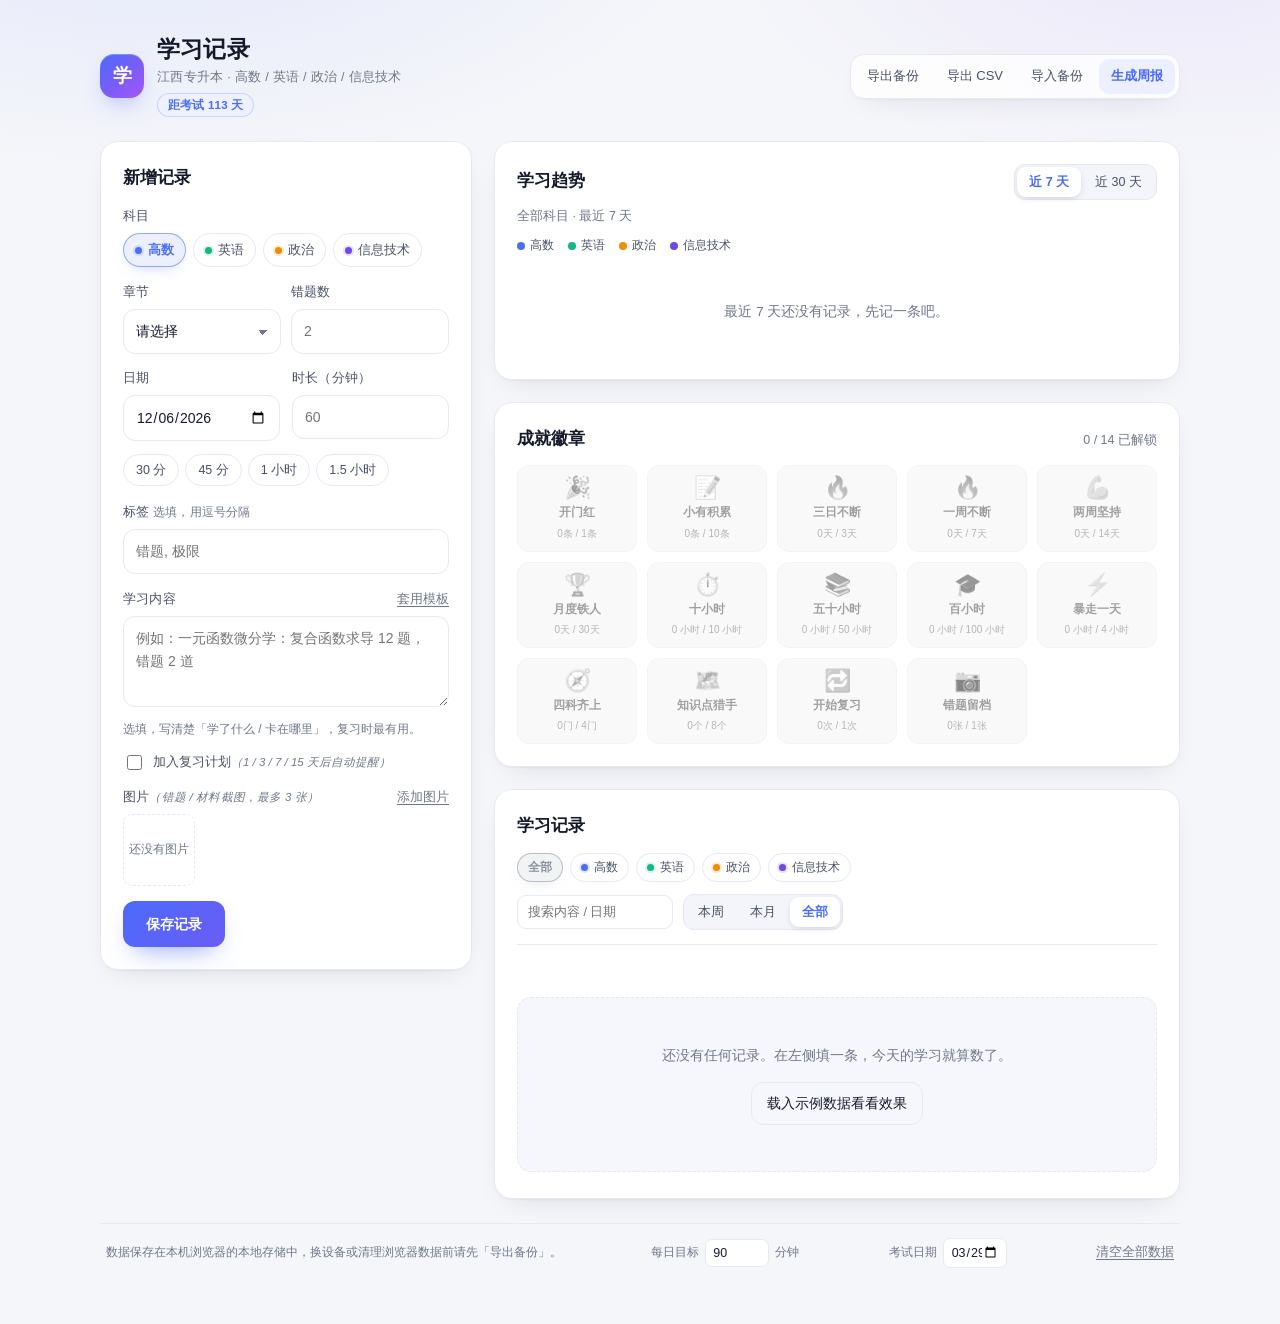
==== commit 06c91250: "Add files via upload" ====
--- a/index.html
+++ b/index.html
@@ -13,8 +13,8 @@
   <meta name="apple-mobile-web-app-capable" content="yes">
   <meta name="apple-mobile-web-app-status-bar-style" content="default">
   <meta name="apple-mobile-web-app-title" content="学习记录">
-  <link rel="apple-touch-icon" href="icons/apple-touch-icon.png">
-  <link rel="icon" href="icons/favicon.png" type="image/png">
+  <link rel="apple-touch-icon" href="apple-touch-icon.png">
+  <link rel="icon" href="favicon.png" type="image/png">
 
   <link rel="stylesheet" href="styles.css">
 </head>
@@ -155,6 +155,15 @@
           <div class="knowledge-list" id="knowledge-list"></div>
         </section>
 
+        <!-- 成就徽章 -->
+        <section class="card badge-card" aria-labelledby="badge-title">
+          <div class="list-head">
+            <h2 id="badge-title">成就徽章</h2>
+            <p class="list-count" id="badge-count"></p>
+          </div>
+          <div class="badge-grid" id="badge-grid"></div>
+        </section>
+
         <!-- 查看 -->
         <section class="card list-card" aria-labelledby="list-title">
           <div class="list-head">
@@ -208,7 +217,22 @@
     <pre class="report-text" id="report-text"></pre>
     <div class="dialog-actions">
       <button type="button" class="btn primary" id="report-copy">复制文字</button>
+      <button type="button" class="btn" id="card-btn">生成战报图片</button>
       <span class="hint" id="report-hint">可直接粘贴到日记 / 复盘文档里</span>
+    </div>
+  </dialog>
+
+  <dialog class="card-dialog" id="card-dialog" aria-label="本周战报卡片">
+    <div class="dialog-head">
+      <h2>本周战报</h2>
+      <button type="button" class="icon-btn" id="card-close">关闭</button>
+    </div>
+    <div class="card-preview">
+      <canvas id="card-canvas" width="1080" height="1440" aria-label="本周战报卡片图"></canvas>
+    </div>
+    <div class="dialog-actions">
+      <button type="button" class="btn primary" id="card-download">保存图片</button>
+      <span class="hint" id="card-hint">保存后可以发朋友圈 / 发给同学</span>
     </div>
   </dialog>
 
--- a/styles.css
+++ b/styles.css
@@ -1407,7 +1407,8 @@
 
 .toast.show { opacity: 1; transform: translateX(-50%) translateY(0); }
 
-.toast.show.with-action { pointer-events: auto; }
+/* 整个提示条不拦截点击，只有"撤销"按钮可点：避免挡住底下的按钮造成误触 */
+.toast-action { pointer-events: auto; }
 
 .toast-action {
   appearance: none;
@@ -1455,10 +1456,132 @@
   background: rgba(22, 28, 44, .92);
 }
 
+
+/* ---------- 成就徽章 ---------- */
+
+.badge-grid {
+  display: grid;
+  grid-template-columns: repeat(5, minmax(0, 1fr));
+  gap: 10px;
+  margin-top: 14px;
+}
+
+.badge-item {
+  appearance: none;
+  font: inherit;
+  border: 1px solid var(--line);
+  background: var(--surface);
+  border-radius: 12px;
+  padding: 11px 6px 9px;
+  display: flex;
+  flex-direction: column;
+  align-items: center;
+  gap: 4px;
+  cursor: pointer;
+  filter: grayscale(1);
+  opacity: .55;
+  transition: transform .15s, border-color .15s, background .15s, opacity .15s;
+}
+
+.badge-item:hover {
+  transform: translateY(-2px);
+  opacity: .85;
+  border-color: var(--line-strong);
+}
+
+.badge-item.unlocked {
+  filter: none;
+  opacity: 1;
+  background: color-mix(in srgb, var(--accent) 8%, var(--card));
+  border-color: color-mix(in srgb, var(--accent) 25%, var(--line));
+}
+
+.badge-icon { font-size: 22px; line-height: 1; }
+
+.badge-name {
+  font-size: 11.5px;
+  font-weight: 650;
+  color: var(--text-2);
+  text-align: center;
+  max-width: 100%;
+  white-space: nowrap;
+  overflow: hidden;
+  text-overflow: ellipsis;
+}
+
+.badge-progress {
+  font-size: 10px;
+  color: var(--muted);
+  text-align: center;
+  max-width: 100%;
+  white-space: nowrap;
+  overflow: hidden;
+  text-overflow: ellipsis;
+}
+
+.badge-item.unlocked .badge-progress { color: var(--accent); }
+
+/* ---------- 目标达成彩纸 ---------- */
+
+.confetti-layer {
+  position: fixed;
+  inset: 0;
+  pointer-events: none;
+  overflow: hidden;
+  z-index: 60;
+}
+
+.confetti-piece {
+  position: absolute;
+  top: -24px;
+  width: 9px;
+  height: 14px;
+  border-radius: 2px;
+  animation-name: confettiFall;
+  animation-timing-function: linear;
+  animation-fill-mode: forwards;
+}
+
+@keyframes confettiFall {
+  0% { transform: translateY(-24px) rotate(0deg); opacity: 1; }
+  100% { transform: translateY(105vh) rotate(700deg); opacity: 0; }
+}
+
+/* ---------- 战报卡片弹窗 ---------- */
+
+.card-dialog {
+  width: min(560px, calc(100vw - 24px));
+  border: 1px solid var(--line);
+  border-radius: var(--radius);
+  background: var(--card);
+  color: var(--text);
+  padding: 16px;
+  box-shadow: 0 24px 60px -20px rgba(0, 0, 0, .5);
+}
+
+.card-dialog::backdrop {
+  background: rgba(10, 14, 26, .55);
+  backdrop-filter: blur(3px);
+}
+
+.card-preview {
+  max-height: 58vh;
+  overflow: auto;
+  border-radius: 12px;
+  background: var(--surface);
+}
+
+.card-preview canvas {
+  display: block;
+  width: 100%;
+  height: auto;
+  border-radius: 12px;
+}
 /* ---------- 响应式 ---------- */
 
 @media (max-width: 900px) {
   .layout { grid-template-columns: 1fr; }
+  .badge-grid { grid-template-columns: repeat(4, minmax(0, 1fr)); }
   .form-card { position: static; }
   .collapse-btn { display: inline-flex; align-items: center; justify-content: center; }
 }
@@ -1536,6 +1659,7 @@
     overflow: visible;
   }
   .toast { bottom: calc(24px + env(safe-area-inset-bottom)); }
+  .badge-grid { grid-template-columns: repeat(3, minmax(0, 1fr)); gap: 8px; }
   /* 知识点行在窄屏隐藏附加指标，避免挤压 */
   .knowledge-row { grid-template-columns: minmax(84px, 1.2fr) minmax(48px, 1fr) auto; }
   .knowledge-extra { display: none; }
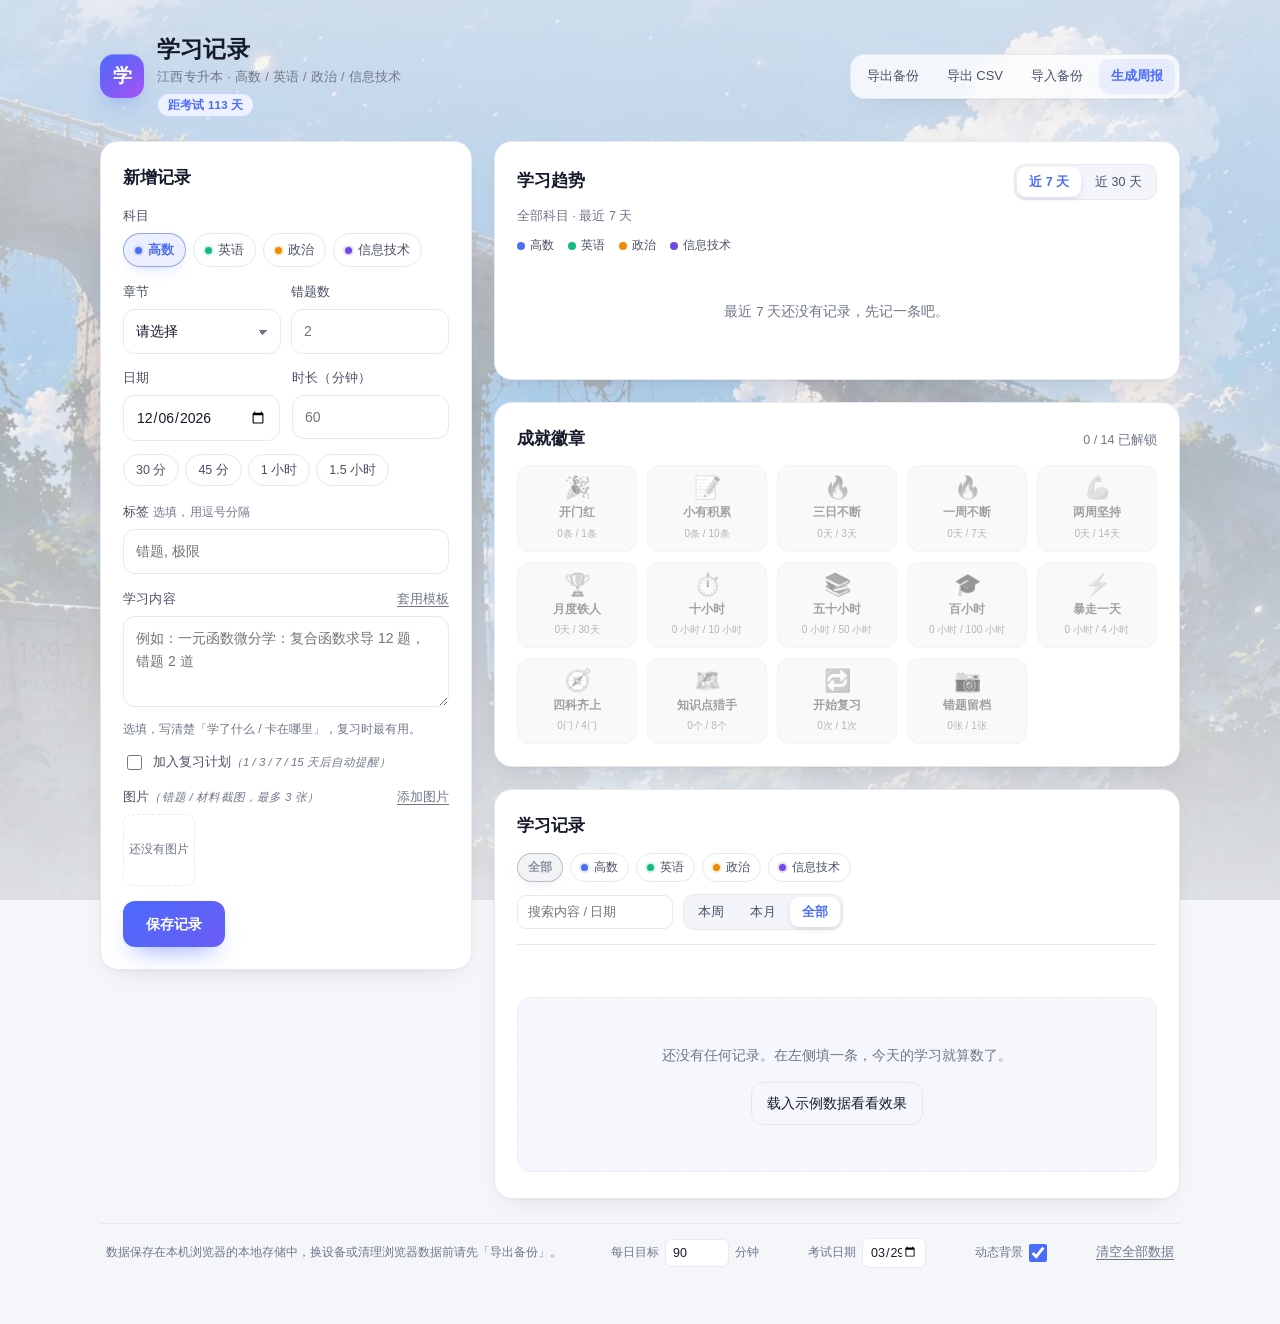
==== commit 22d8d150: "Add files via upload" ====
--- a/index.html
+++ b/index.html
@@ -19,6 +19,22 @@
   <link rel="stylesheet" href="styles.css">
 </head>
 <body>
+  <!-- 动态背景（404 同款视频，本地压缩版；默认开，可在页脚关闭） -->
+  <div class="app-bg" id="app-bg" aria-hidden="true">
+    <video
+      class="app-bg-video"
+      id="bg-video"
+      src="bg-app.mp4"
+      poster="bg-app-poster.jpg"
+      autoplay
+      loop
+      muted
+      playsinline
+      preload="auto"
+    ></video>
+    <div class="app-bg-scrim"></div>
+  </div>
+
   <div class="app">
     <header class="app-header">
       <div class="brand">
@@ -205,6 +221,10 @@
         考试日期
         <input type="date" id="exam-input" aria-label="考试日期">
       </label>
+      <label class="goal-setting toggle-setting" for="video-bg-input">
+        动态背景
+        <input type="checkbox" id="video-bg-input" aria-label="开关动态视频背景">
+      </label>
       <button type="button" class="link danger" id="clear-btn">清空全部数据</button>
     </footer>
   </div>
--- a/styles.css
+++ b/styles.css
@@ -6,6 +6,9 @@
 :root {
   color-scheme: light;
   --bg: #f5f6fa;
+  --bg-scrim-1: rgba(245, 246, 250, .84);
+  --bg-scrim-2: rgba(245, 246, 250, .66);
+  --bg-scrim-3: rgba(245, 246, 250, .90);
   --card: #ffffff;
   --surface: #f3f5fb;
   --text: #151a2b;
@@ -31,6 +34,9 @@
   :root {
     color-scheme: dark; /* 让原生日期选择器图标跟随深色背景 */
     --bg: #0f1115;
+  --bg-scrim-1: rgba(15, 17, 21, .86);
+  --bg-scrim-2: rgba(15, 17, 21, .80);
+  --bg-scrim-3: rgba(15, 17, 21, .94);
     --card: #171a21;
     --surface: #1c212b;
     --text: #eceff6;
@@ -1576,6 +1582,49 @@
   width: 100%;
   height: auto;
   border-radius: 12px;
+}
+
+/* ---------- 动态背景（404 同款视频，本地压缩版） ---------- */
+
+.app-bg {
+  display: none;
+  position: fixed;
+  inset: 0;
+  z-index: -2;
+  overflow: hidden;
+  pointer-events: none;
+  background: #0b1020;
+}
+
+body.video-bg-on .app-bg { display: block; }
+
+.app-bg-video {
+  position: absolute;
+  inset: 0;
+  width: 100%;
+  height: 100%;
+  object-fit: cover;
+  opacity: 1;
+}
+
+/* 只压一层浅色/深色雾面保证文字可读，不是纯色遮罩 */
+.app-bg-scrim {
+  position: absolute;
+  inset: 0;
+  background: linear-gradient(
+    180deg,
+    var(--bg-scrim-1) 0%,
+    var(--bg-scrim-2) 45%,
+    var(--bg-scrim-3) 100%
+  );
+}
+
+.toggle-setting input[type="checkbox"] {
+  width: 18px;
+  height: 18px;
+  margin: 0;
+  accent-color: var(--accent);
+  cursor: pointer;
 }
 /* ---------- 响应式 ---------- */
 
